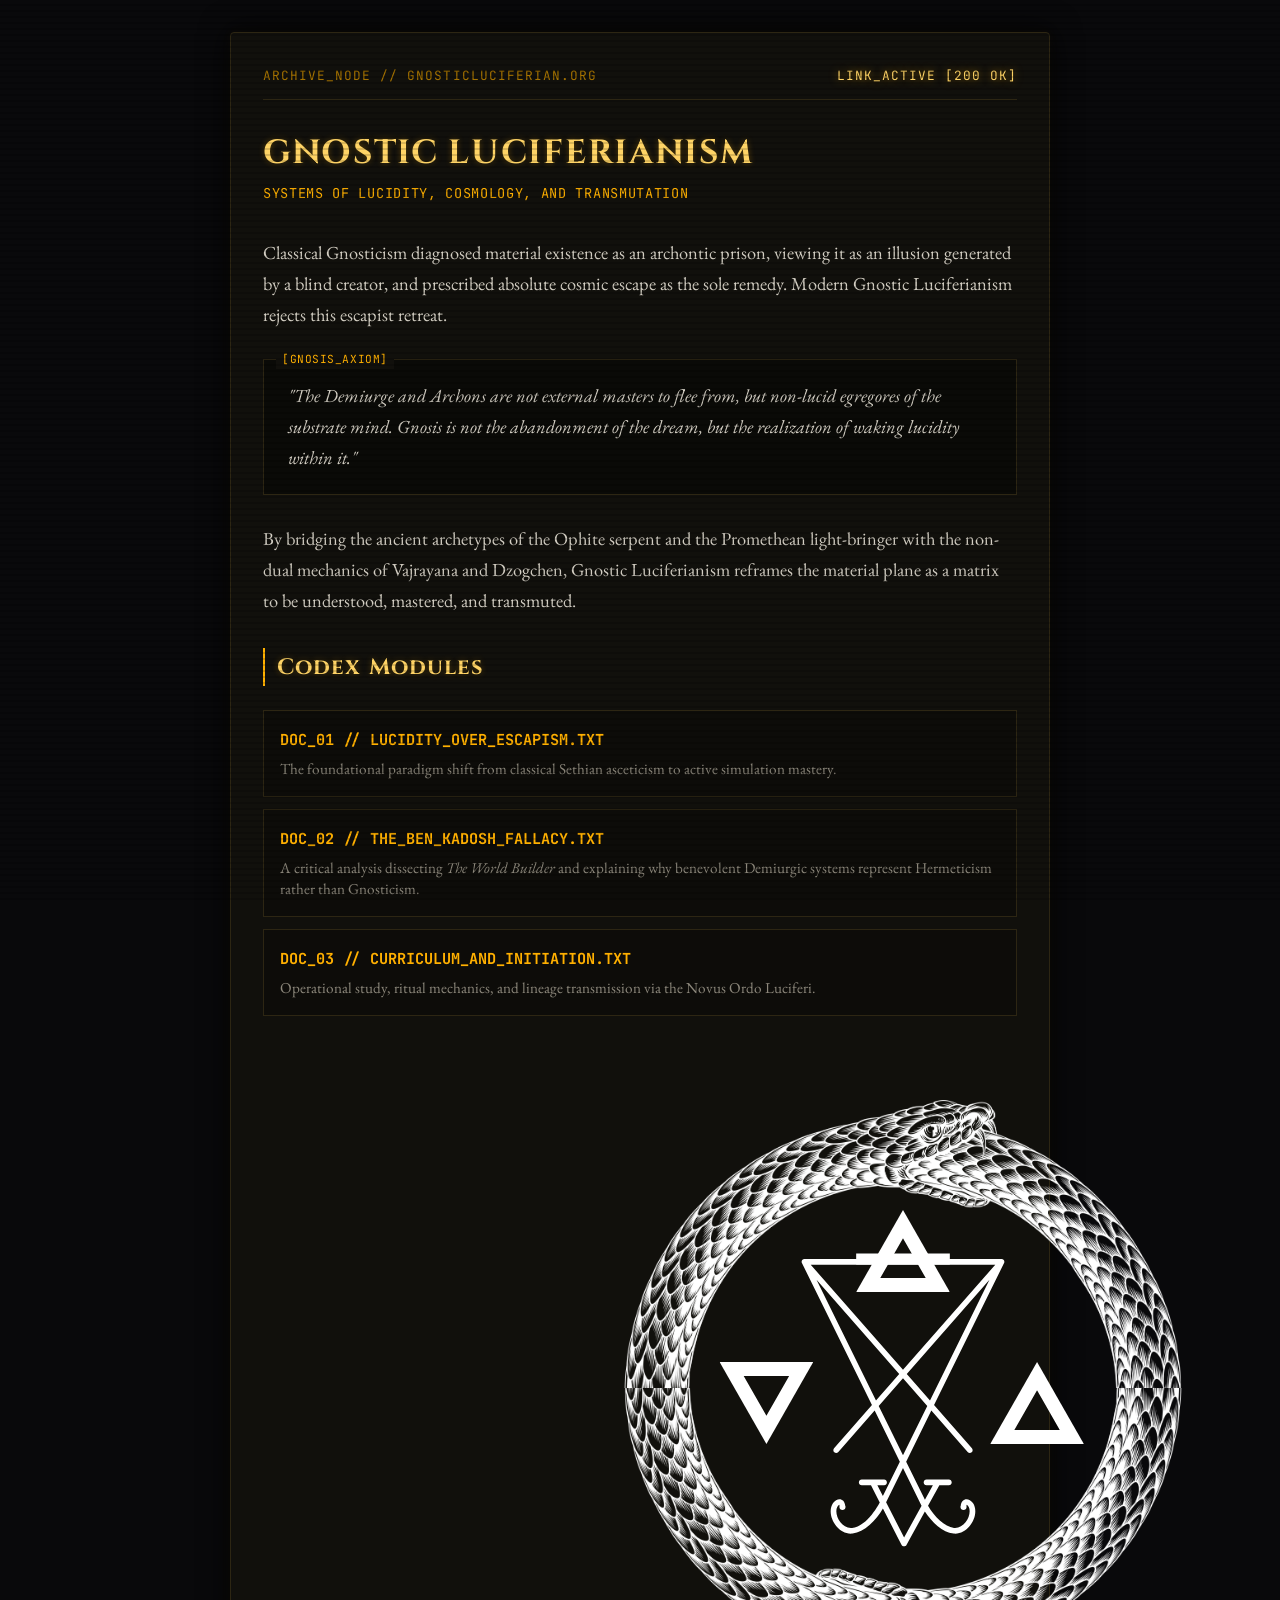
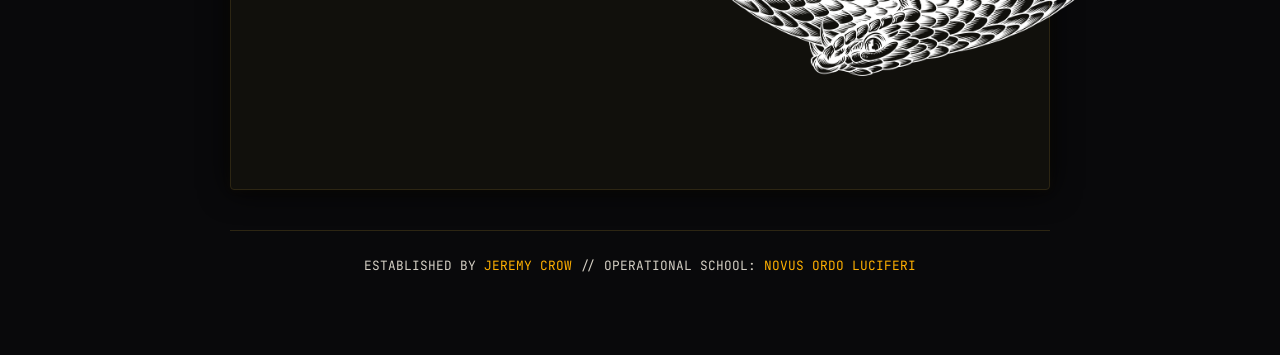
==== index.html @ 41b84f04 "Update index.html added graphic of Gnostic Luciferian Alchemy emblem" ====
<!DOCTYPE html>
<html lang="en">
<head>
  <meta charset="UTF-8">
  <meta name="viewport" content="width=device-width, initial-scale=1.0">
  <title>Gnostic Luciferianism | Archive & Research Codex</title>
  <meta name="description" content="A research archive dedicated to Gnostic Luciferianism, non-dual gnosis, and esoteric philosophy.">
  
  <!-- Fonts -->
  <link rel="preconnect" href="https://fonts.googleapis.com">
  <link rel="preconnect" href="https://fonts.gstatic.com" crossorigin>
  <link href="https://fonts.googleapis.com/css2?family=Cinzel:wght@500;700&family=EB+Garamond:ital,wght@0,400;0,600;1,400&family=JetBrains+Mono:wght@400;700&display=swap" rel="stylesheet">

  <!-- External Stylesheet -->
  <link rel="stylesheet" href="style.css">
</head>
<body>

  <div class="container">
    <main class="terminal-frame">
      <div class="terminal-header">
        <span>ARCHIVE_NODE // GNOSTICLUCIFERIAN.ORG</span>
        <span class="status-active">LINK_ACTIVE [200 OK]</span>
      </div>

      <header>
        <h1>Gnostic Luciferianism</h1>
        <div class="subtitle">SYSTEMS OF LUCIDITY, COSMOLOGY, AND TRANSMUTATION</div>
      </header>

      <section>
        <p>
          Classical Gnosticism diagnosed material existence as an archontic prison, viewing it as an illusion generated by a blind creator, and prescribed absolute cosmic escape as the sole remedy. Modern Gnostic Luciferianism rejects this escapist retreat.
        </p>

        <div class="terminal-callout">
          "The Demiurge and Archons are not external masters to flee from, but non-lucid egregores of the substrate mind. Gnosis is not the abandonment of the dream, but the realization of waking lucidity within it."
        </div>

        <p>
          By bridging the ancient archetypes of the Ophite serpent and the Promethean light-bringer with the non-dual mechanics of Vajrayana and Dzogchen, Gnostic Luciferianism reframes the material plane as a matrix to be understood, mastered, and transmuted.
        </p>
      </section>

      <section>
        <h2>Codex Modules</h2>
        <ul class="codex-index">
          <li class="codex-item">
            <a href="#" class="codex-title">DOC_01 // LUCIDITY_OVER_ESCAPISM.TXT</a>
            <span class="codex-desc">The foundational paradigm shift from classical Sethian asceticism to active simulation mastery.</span>
          </li>
          <li class="codex-item">
            <a href="#" class="codex-title">DOC_02 // THE_BEN_KADOSH_FALLACY.TXT</a>
            <span class="codex-desc">A critical analysis dissecting <em>The World Builder</em> and explaining why benevolent Demiurgic systems represent Hermeticism rather than Gnosticism.</span>
          </li>
          <li class="codex-item">
            <a href="#" class="codex-title">DOC_03 // CURRICULUM_AND_INITIATION.TXT</a>
            <span class="codex-desc">Operational study, ritual mechanics, and lineage transmission via the Novus Ordo Luciferi.</span>
          </li>
        </ul><!-- Codex Modules Section ends here -->
      </section>

      <!-- Emblem Section -->
      <div class="emblem-container">
        <img src="GnosticLuciferianAlchemyBWTPB.png" alt="Gnostic Luciferian Alchemy Emblem" class="emblem-img">
      </div>

    </main>

    <footer>
      <p>ESTABLISHED BY <a href="https://jeremycrow.com" target="_blank" rel="noopener">JEREMY CROW</a> // OPERATIONAL SCHOOL: <a href="https://novusordoluciferi.org" target="_blank" rel="noopener">NOVUS ORDO LUCIFERI</a></p>
    </footer>
  </div>

</body>
</html>
---- style.css ----
:root {
  --bg-void: #09090b;
  --bg-terminal: #11100c;
  --border-terminal: #2d2613;
  --amber-base: #ffb000;
  --amber-dim: #a67300;
  --amber-bright: #ffd466;
  --parchment: #d4cfc4;
  --parchment-muted: #8c877b;
  --font-mono: 'JetBrains Mono', monospace;
  --font-serif: 'EB Garamond', Georgia, serif;
  --font-title: 'Cinzel', serif;
}

* {
  box-sizing: border-box;
  margin: 0;
  padding: 0;
}

body {
  background-color: var(--bg-void);
  color: var(--parchment);
  font-family: var(--font-serif);
  font-size: 1.15rem;
  line-height: 1.7;
  min-height: 100vh;
  display: flex;
  flex-direction: column;
  align-items: center;
  padding: 2rem 1rem;
}

/* Ambient Scanline Overlay - Subtle / High Legibility */
body::before {
  content: " ";
  position: fixed;
  top: 0; 
  left: 0; 
  bottom: 0; 
  right: 0;
  background: linear-gradient(
    rgba(18, 16, 16, 0) 65%, 
    rgba(0, 0, 0, 0.15) 35%
  );
  background-size: 100% 6px;
  pointer-events: none;
  z-index: 100;
}

::selection {
  background: var(--amber-base);
  color: var(--bg-void);
}

.container {
  width: 100%;
  max-width: 820px;
  position: relative;
  z-index: 1;
}

/* Terminal Frame */
.terminal-frame {
  background-color: var(--bg-terminal);
  border: 1px solid var(--border-terminal);
  box-shadow: 0 0 30px rgba(0, 0, 0, 0.9), 0 0 10px rgba(255, 176, 0, 0.05);
  border-radius: 4px;
  padding: 2rem;
  margin-bottom: 2.5rem;
}

.terminal-header {
  font-family: var(--font-mono);
  font-size: 0.8rem;
  color: var(--amber-dim);
  border-bottom: 1px solid var(--border-terminal);
  padding-bottom: 0.75rem;
  margin-bottom: 2rem;
  display: flex;
  justify-content: space-between;
  letter-spacing: 0.08em;
}

.status-active {
  color: var(--amber-bright);
  text-shadow: 0 0 8px rgba(255, 176, 0, 0.6);
}

/* Typography Hierarchy */
h1, h2, h3 {
  font-family: var(--font-title);
  color: var(--amber-bright);
  text-shadow: 0 0 6px rgba(255, 176, 0, 0.3);
  font-weight: 700;
  letter-spacing: 0.05em;
}

h1 {
  font-size: 2.1rem;
  line-height: 1.25;
  margin-bottom: 0.5rem;
  text-transform: uppercase;
}

.subtitle {
  font-family: var(--font-mono);
  font-size: 0.85rem;
  color: var(--amber-base);
  margin-bottom: 2rem;
  letter-spacing: 0.05em;
}

h2 {
  font-size: 1.4rem;
  margin-top: 2rem;
  margin-bottom: 1rem;
  border-left: 2px solid var(--amber-base);
  padding-left: 0.75rem;
}

p {
  margin-bottom: 1.4rem;
  color: var(--parchment);
}

/* Terminal Callout */
.terminal-callout {
  border: 1px solid var(--border-terminal);
  background: rgba(0, 0, 0, 0.4);
  padding: 1.25rem 1.5rem;
  margin: 1.75rem 0;
  font-style: italic;
  color: var(--parchment);
  position: relative;
}

.terminal-callout::before {
  content: "[GNOSIS_AXIOM]";
  position: absolute;
  top: -10px;
  left: 12px;
  background: var(--bg-terminal);
  padding: 0 6px;
  font-family: var(--font-mono);
  font-size: 0.7rem;
  color: var(--amber-base);
  font-style: normal;
  letter-spacing: 0.05em;
}

/* Codex Links */
.codex-index {
  list-style: none;
  margin-top: 1.5rem;
}

.codex-item {
  border: 1px solid var(--border-terminal);
  margin-bottom: 0.75rem;
  padding: 1rem;
  background: rgba(0, 0, 0, 0.25);
  transition: all 0.2s ease;
  display: flex;
  flex-direction: column;
  gap: 0.35rem;
}

.codex-item:hover {
  border-color: var(--amber-base);
  background: rgba(255, 176, 0, 0.03);
  box-shadow: 0 0 8px rgba(255, 176, 0, 0.15);
}

.codex-title {
  font-family: var(--font-mono);
  font-size: 0.95rem;
  font-weight: 700;
  color: var(--amber-base);
  text-decoration: none;
}

.codex-desc {
  font-size: 0.95rem;
  color: var(--parchment-muted);
  line-height: 1.4;
}

/* Footer */
footer {
  font-family: var(--font-mono);
  font-size: 0.8rem;
  color: var(--amber-dim);
  text-align: center;
  padding: 1.5rem 0;
  border-top: 1px solid var(--border-terminal);
}

footer a {
  color: var(--amber-base);
  text-decoration: none;
}

footer a:hover {
  text-decoration: underline;
}
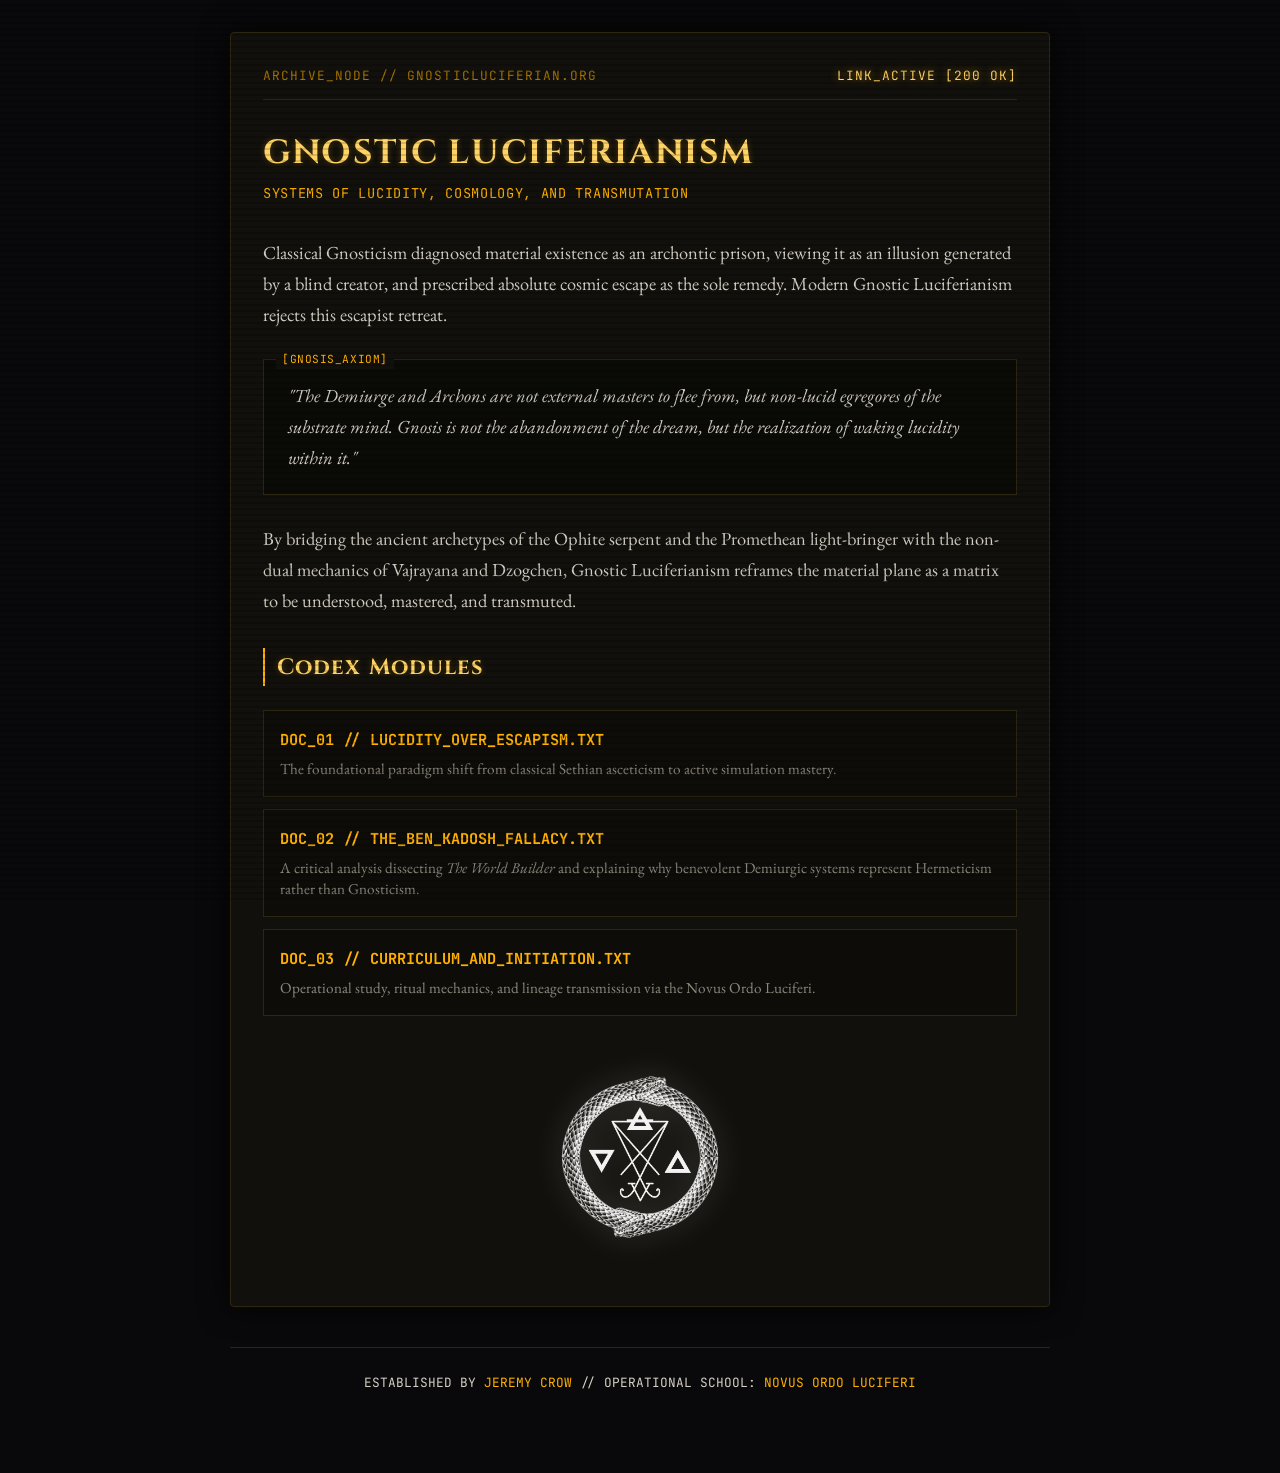
==== commit 8eb7f1c8: "Update index.html" ====
--- a/index.html
+++ b/index.html
@@ -46,7 +46,7 @@
         <h2>Codex Modules</h2>
         <ul class="codex-index">
           <li class="codex-item">
-            <a href="#" class="codex-title">DOC_01 // LUCIDITY_OVER_ESCAPISM.TXT</a>
+            <a href="lucidity-over-escapism.html" class="codex-title">DOC_01 // LUCIDITY_OVER_ESCAPISM.TXT</a>
             <span class="codex-desc">The foundational paradigm shift from classical Sethian asceticism to active simulation mastery.</span>
           </li>
           <li class="codex-item">
--- a/style.css
+++ b/style.css
@@ -186,6 +186,28 @@
   line-height: 1.4;
 }
 
+/* Emblem Styling */
+.emblem-container {
+  display: flex;
+  justify-content: center;
+  margin: 2.5rem 0 1rem 0;
+}
+
+.emblem-img {
+  max-width: 360px;
+  width: 100%;
+  height: auto;
+  opacity: 0.95;
+  filter: drop-shadow(0 0 16px rgba(255, 255, 255, 0.25));
+  transition: opacity 0.3s ease, transform 0.3s ease, filter 0.3s ease;
+}
+
+.emblem-img:hover {
+  opacity: 1;
+  transform: scale(1.03);
+  filter: drop-shadow(0 0 22px rgba(255, 255, 255, 0.45));
+}
+
 /* Footer */
 footer {
   font-family: var(--font-mono);
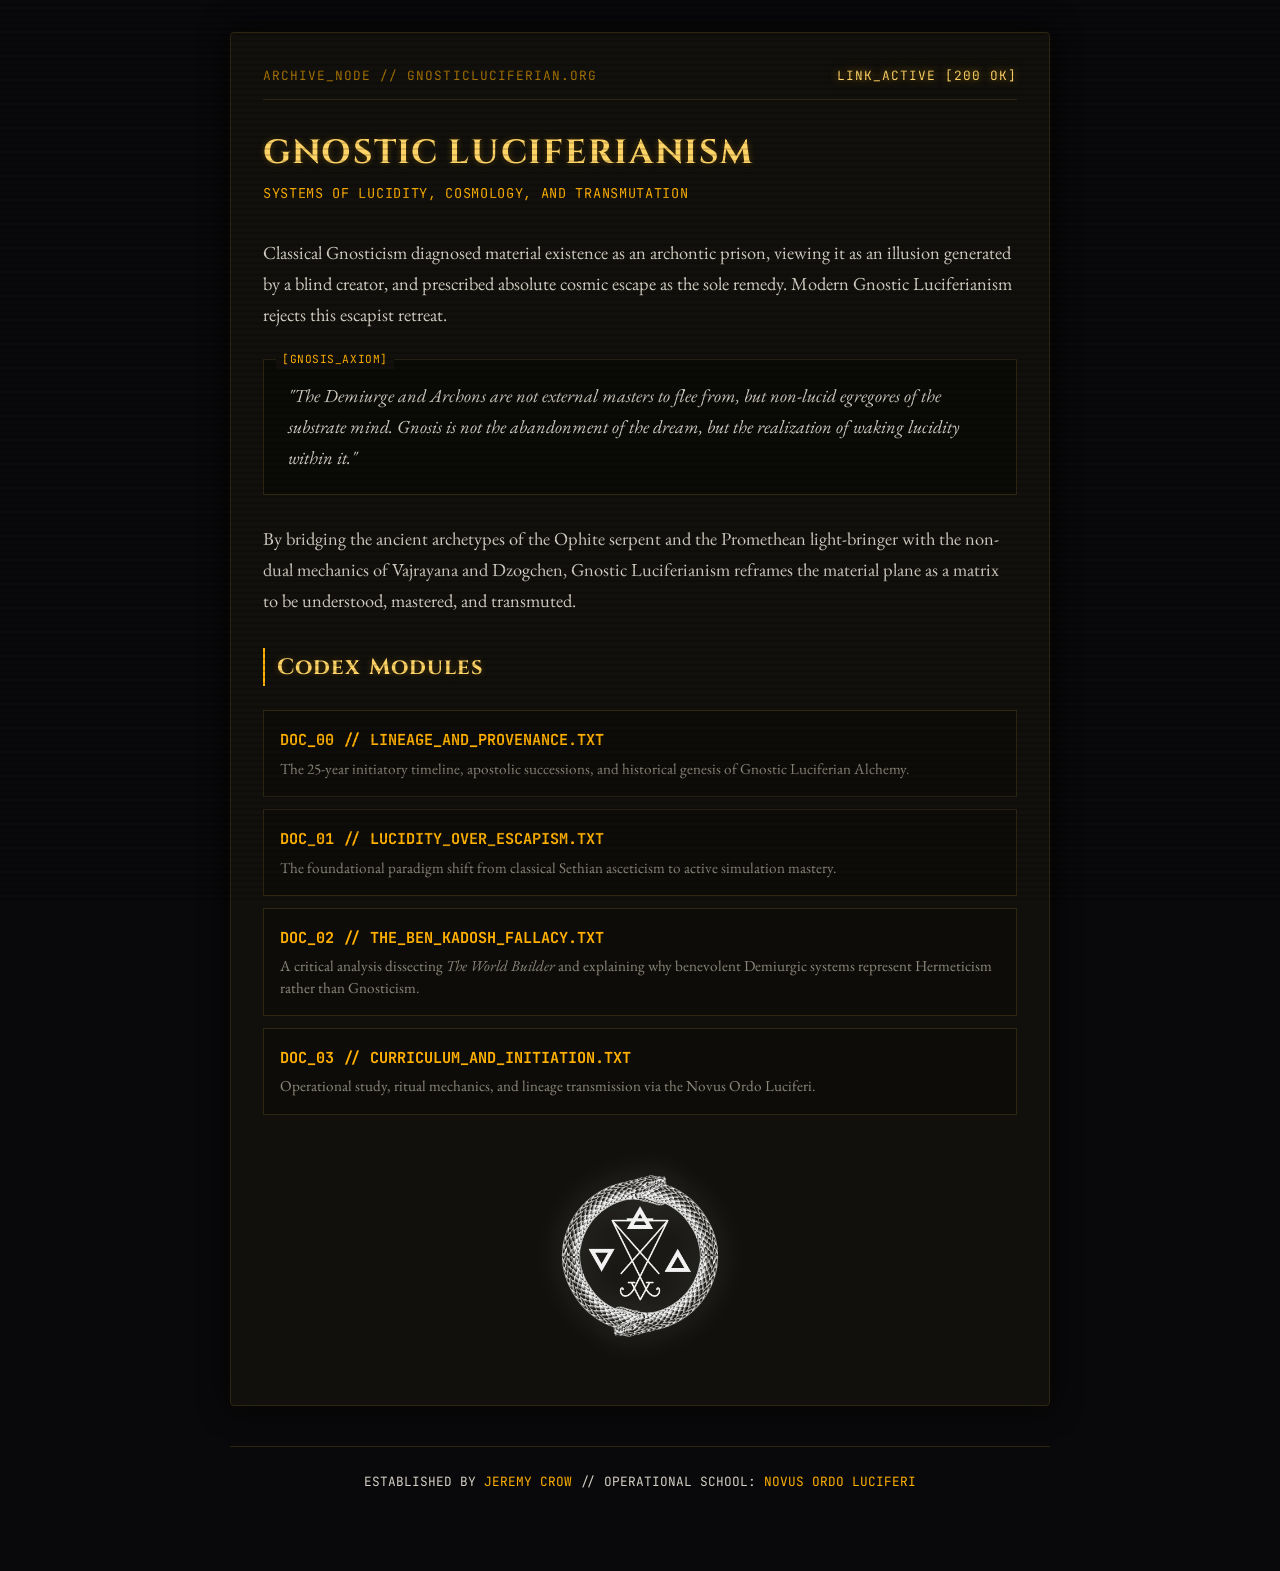
==== commit a3b84c68: "Update index.html" ====
--- a/index.html
+++ b/index.html
@@ -43,22 +43,27 @@
       </section>
 
       <section>
-        <h2>Codex Modules</h2>
-        <ul class="codex-index">
-          <li class="codex-item">
-            <a href="lucidity-over-escapism.html" class="codex-title">DOC_01 // LUCIDITY_OVER_ESCAPISM.TXT</a>
-            <span class="codex-desc">The foundational paradigm shift from classical Sethian asceticism to active simulation mastery.</span>
-          </li>
-          <li class="codex-item">
-            <a href="#" class="codex-title">DOC_02 // THE_BEN_KADOSH_FALLACY.TXT</a>
-            <span class="codex-desc">A critical analysis dissecting <em>The World Builder</em> and explaining why benevolent Demiurgic systems represent Hermeticism rather than Gnosticism.</span>
-          </li>
-          <li class="codex-item">
-            <a href="#" class="codex-title">DOC_03 // CURRICULUM_AND_INITIATION.TXT</a>
-            <span class="codex-desc">Operational study, ritual mechanics, and lineage transmission via the Novus Ordo Luciferi.</span>
-          </li>
-        </ul><!-- Codex Modules Section ends here -->
-      </section>
+  <h2>Codex Modules</h2>
+  <ul class="codex-index">
+    <li class="codex-item">
+      <a href="history-and-lineage.html" class="codex-title">DOC_00 // LINEAGE_AND_PROVENANCE.TXT</a>
+      <span class="codex-desc">The 25-year initiatory timeline, apostolic successions, and historical genesis of Gnostic Luciferian Alchemy.</span>
+    </li>
+    <li class="codex-item">
+      <a href="lucidity-over-escapism.html" class="codex-title">DOC_01 // LUCIDITY_OVER_ESCAPISM.TXT</a>
+      <span class="codex-desc">The foundational paradigm shift from classical Sethian asceticism to active simulation mastery.</span>
+    </li>
+    <li class="codex-item">
+      <a href="the-ben-kadosh-fallacy.html" class="codex-title">DOC_02 // THE_BEN_KADOSH_FALLACY.TXT</a>
+      <span class="codex-desc">A critical analysis dissecting <em>The World Builder</em> and explaining why benevolent Demiurgic systems represent Hermeticism rather than Gnosticism.</span>
+    </li>
+    <li class="codex-item">
+      <a href="curriculum-and-initiation.html" class="codex-title">DOC_03 // CURRICULUM_AND_INITIATION.TXT</a>
+      <span class="codex-desc">Operational study, ritual mechanics, and lineage transmission via the Novus Ordo Luciferi.</span>
+    </li>
+  </ul>
+</section>
+
 
       <!-- Emblem Section -->
       <div class="emblem-container">
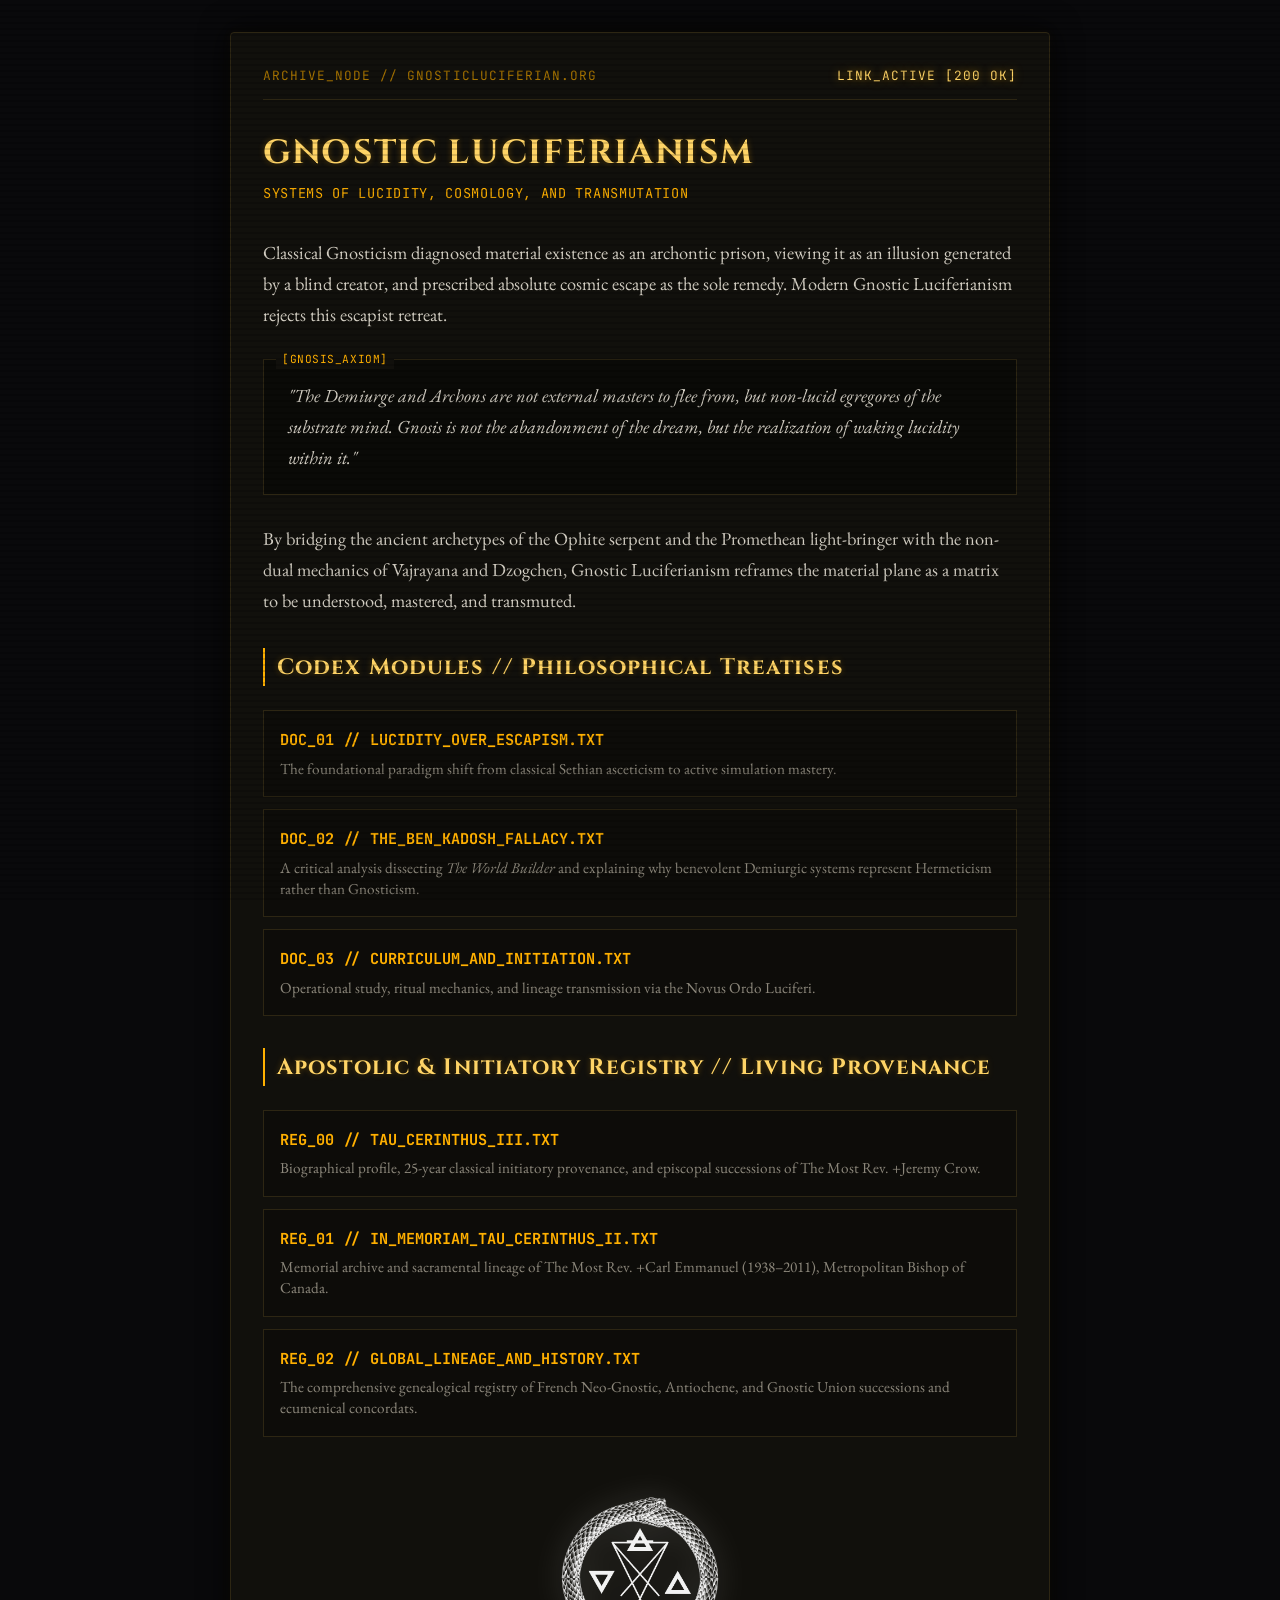
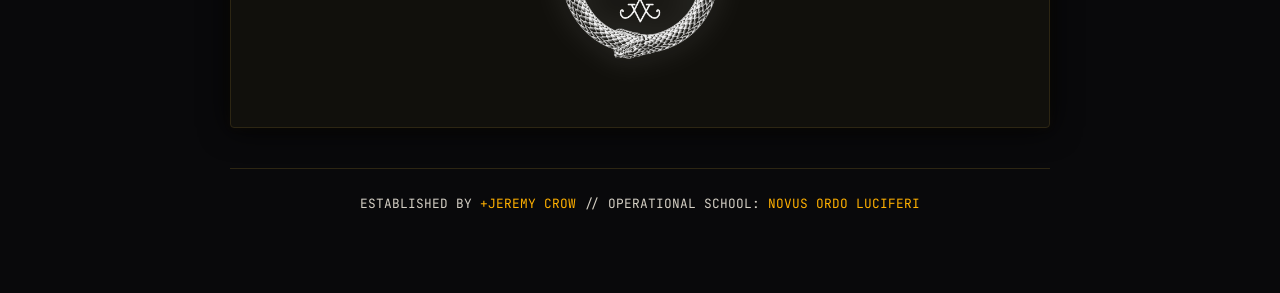
==== commit 8aeb2356: "Update index.html" ====
--- a/index.html
+++ b/index.html
@@ -3,8 +3,8 @@
 <head>
   <meta charset="UTF-8">
   <meta name="viewport" content="width=device-width, initial-scale=1.0">
-  <title>Gnostic Luciferianism | Archive & Research Codex</title>
-  <meta name="description" content="A research archive dedicated to Gnostic Luciferianism, non-dual gnosis, and esoteric philosophy.">
+  <title>Gnostic Luciferianism | Archive &amp; Research Codex</title>
+  <meta name="description" content="A research archive dedicated to Gnostic Luciferianism, non-dual gnosis, apostolic succession, and esoteric philosophy.">
   
   <!-- Fonts -->
   <link rel="preconnect" href="https://fonts.googleapis.com">
@@ -42,28 +42,43 @@
         </p>
       </section>
 
+      <!-- SECTION 1: PHILOSOPHICAL TREATISES -->
       <section>
-  <h2>Codex Modules</h2>
-  <ul class="codex-index">
-    <li class="codex-item">
-      <a href="history-and-lineage.html" class="codex-title">DOC_00 // LINEAGE_AND_PROVENANCE.TXT</a>
-      <span class="codex-desc">The 25-year initiatory timeline, apostolic successions, and historical genesis of Gnostic Luciferian Alchemy.</span>
-    </li>
-    <li class="codex-item">
-      <a href="lucidity-over-escapism.html" class="codex-title">DOC_01 // LUCIDITY_OVER_ESCAPISM.TXT</a>
-      <span class="codex-desc">The foundational paradigm shift from classical Sethian asceticism to active simulation mastery.</span>
-    </li>
-    <li class="codex-item">
-      <a href="the-ben-kadosh-fallacy.html" class="codex-title">DOC_02 // THE_BEN_KADOSH_FALLACY.TXT</a>
-      <span class="codex-desc">A critical analysis dissecting <em>The World Builder</em> and explaining why benevolent Demiurgic systems represent Hermeticism rather than Gnosticism.</span>
-    </li>
-    <li class="codex-item">
-      <a href="curriculum-and-initiation.html" class="codex-title">DOC_03 // CURRICULUM_AND_INITIATION.TXT</a>
-      <span class="codex-desc">Operational study, ritual mechanics, and lineage transmission via the Novus Ordo Luciferi.</span>
-    </li>
-  </ul>
-</section>
+        <h2>Codex Modules // Philosophical Treatises</h2>
+        <ul class="codex-index">
+          <li class="codex-item">
+            <a href="lucidity-over-escapism.html" class="codex-title">DOC_01 // LUCIDITY_OVER_ESCAPISM.TXT</a>
+            <span class="codex-desc">The foundational paradigm shift from classical Sethian asceticism to active simulation mastery.</span>
+          </li>
+          <li class="codex-item">
+            <a href="the-ben-kadosh-fallacy.html" class="codex-title">DOC_02 // THE_BEN_KADOSH_FALLACY.TXT</a>
+            <span class="codex-desc">A critical analysis dissecting <em>The World Builder</em> and explaining why benevolent Demiurgic systems represent Hermeticism rather than Gnosticism.</span>
+          </li>
+          <li class="codex-item">
+            <a href="curriculum-and-initiation.html" class="codex-title">DOC_03 // CURRICULUM_AND_INITIATION.TXT</a>
+            <span class="codex-desc">Operational study, ritual mechanics, and lineage transmission via the Novus Ordo Luciferi.</span>
+          </li>
+        </ul>
+      </section>
 
+      <!-- SECTION 2: LINEAGE & HISTORICAL REGISTRY -->
+      <section>
+        <h2>Apostolic &amp; Initiatory Registry // Living Provenance</h2>
+        <ul class="codex-index">
+          <li class="codex-item">
+            <a href="tau-cerinthus-iii.html" class="codex-title">REG_00 // TAU_CERINTHUS_III.TXT</a>
+            <span class="codex-desc">Biographical profile, 25-year classical initiatory provenance, and episcopal successions of The Most Rev. +Jeremy Crow.</span>
+          </li>
+          <li class="codex-item">
+            <a href="tau-cerinthus-ii.html" class="codex-title">REG_01 // IN_MEMORIAM_TAU_CERINTHUS_II.TXT</a>
+            <span class="codex-desc">Memorial archive and sacramental lineage of The Most Rev. +Carl Emmanuel (1938–2011), Metropolitan Bishop of Canada.</span>
+          </li>
+          <li class="codex-item">
+            <a href="history-and-lineage.html" class="codex-title">REG_02 // GLOBAL_LINEAGE_AND_HISTORY.TXT</a>
+            <span class="codex-desc">The comprehensive genealogical registry of French Neo-Gnostic, Antiochene, and Gnostic Union successions and ecumenical concordats.</span>
+          </li>
+        </ul>
+      </section>
 
       <!-- Emblem Section -->
       <div class="emblem-container">
@@ -73,7 +88,7 @@
     </main>
 
     <footer>
-      <p>ESTABLISHED BY <a href="https://jeremycrow.com" target="_blank" rel="noopener">JEREMY CROW</a> // OPERATIONAL SCHOOL: <a href="https://novusordoluciferi.org" target="_blank" rel="noopener">NOVUS ORDO LUCIFERI</a></p>
+      <p>ESTABLISHED BY <a href="https://jeremycrow.com" target="_blank" rel="noopener">+JEREMY CROW</a> // OPERATIONAL SCHOOL: <a href="https://novusordoluciferi.org" target="_blank" rel="noopener">NOVUS ORDO LUCIFERI</a></p>
     </footer>
   </div>
 
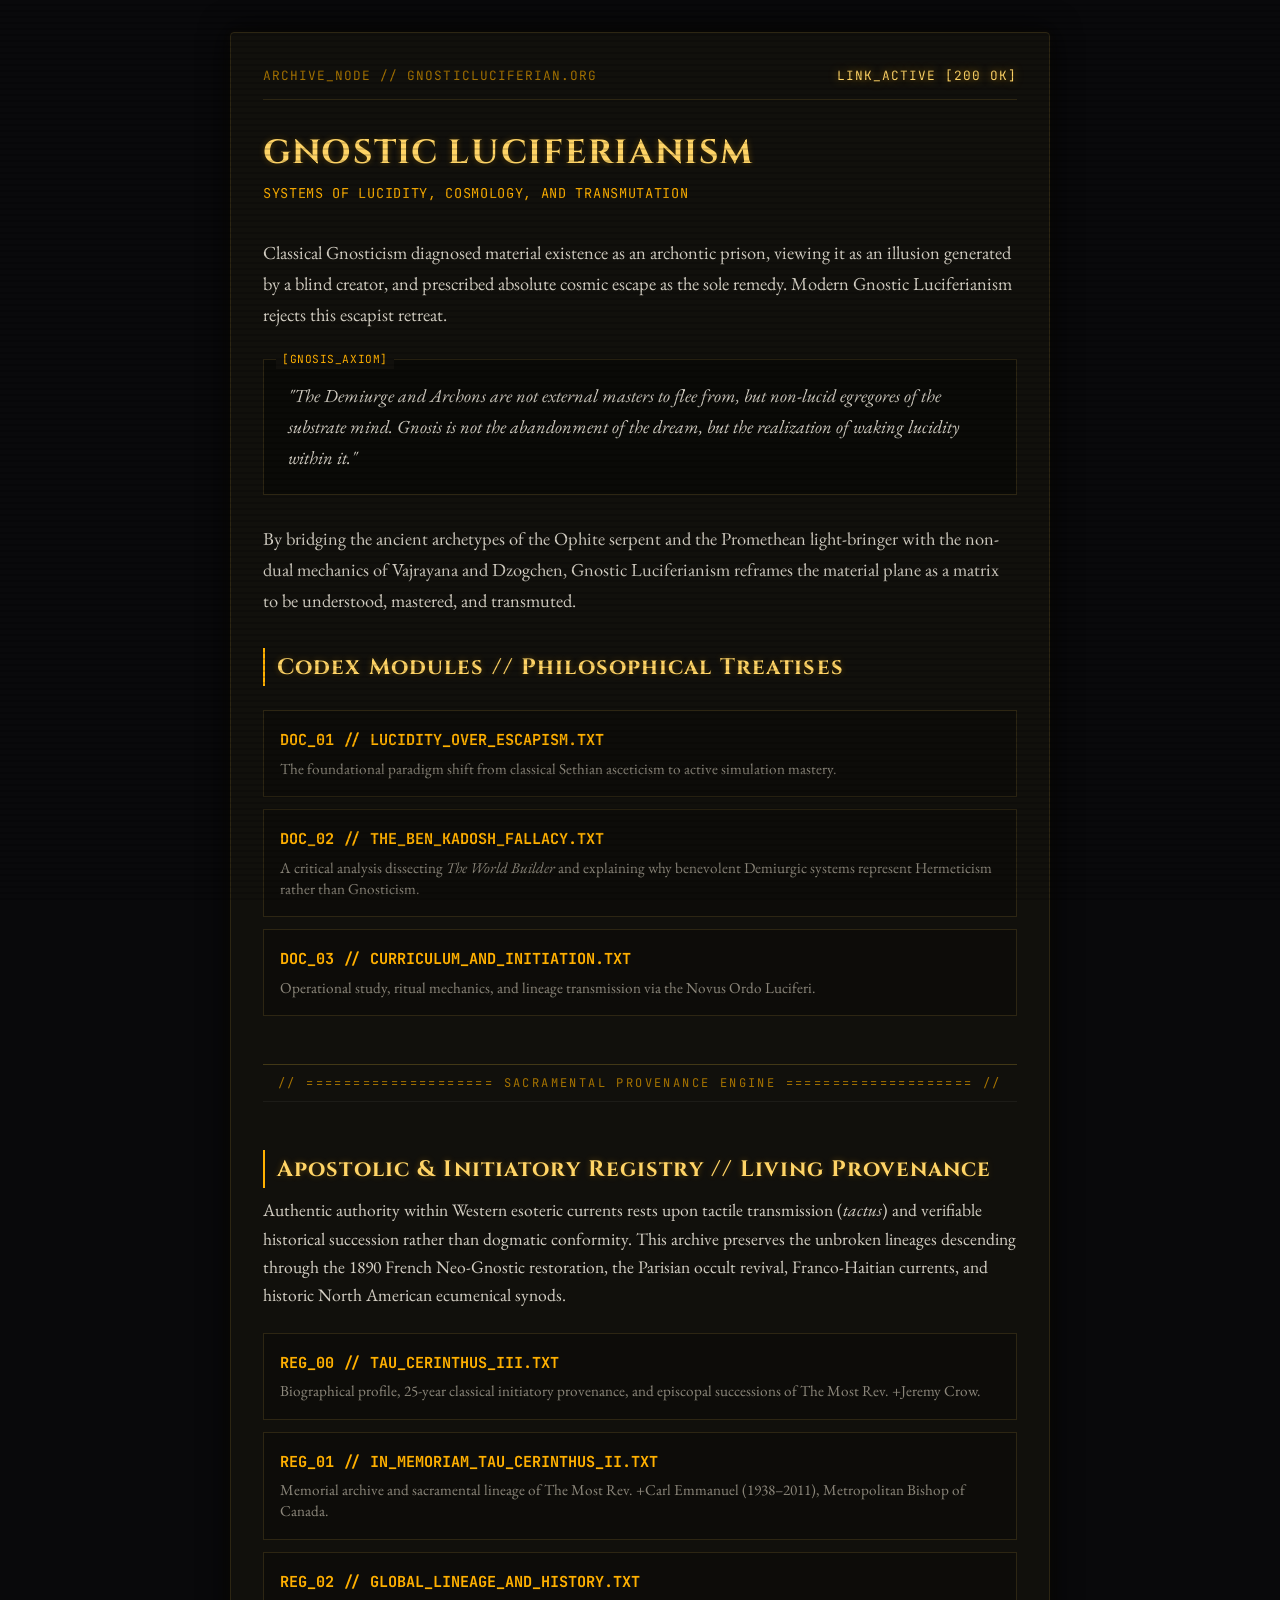
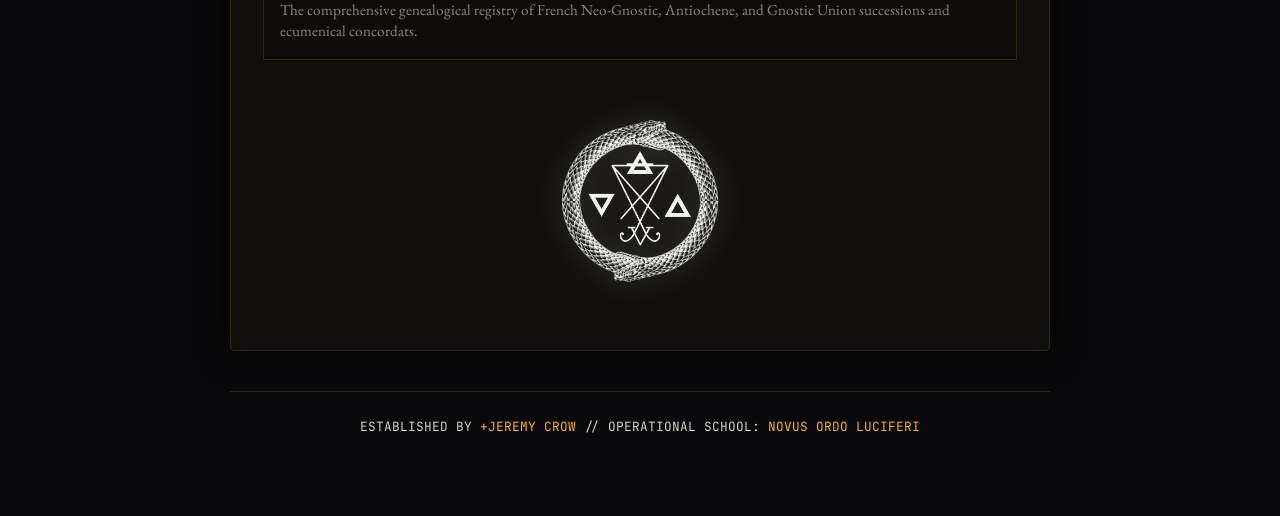
==== commit bc480b89: "Update index.html" ====
--- a/index.html
+++ b/index.html
@@ -61,9 +61,18 @@
         </ul>
       </section>
 
+      <!-- TERMINAL DIVIDER -->
+      <div style="margin: 3rem 0; border-top: 1px solid rgba(212, 175, 55, 0.25); border-bottom: 1px solid rgba(255, 255, 255, 0.05); padding: 0.5rem 0; text-align: center; font-family: 'JetBrains Mono', monospace; font-size: 0.75rem; letter-spacing: 0.2em; color: var(--amber-dim);">
+        // ==================== SACRAMENTAL PROVENANCE ENGINE ==================== //
+      </div>
+
       <!-- SECTION 2: LINEAGE & HISTORICAL REGISTRY -->
       <section>
         <h2>Apostolic &amp; Initiatory Registry // Living Provenance</h2>
+        <p style="margin-top: -0.5rem; margin-bottom: 1.5rem; color: var(--parchment); font-size: 1.1rem; line-height: 1.6;">
+          Authentic authority within Western esoteric currents rests upon tactile transmission (<em>tactus</em>) and verifiable historical succession rather than dogmatic conformity. This archive preserves the unbroken lineages descending through the 1890 French Neo-Gnostic restoration, the Parisian occult revival, Franco-Haitian currents, and historic North American ecumenical synods.
+        </p>
+
         <ul class="codex-index">
           <li class="codex-item">
             <a href="tau-cerinthus-iii.html" class="codex-title">REG_00 // TAU_CERINTHUS_III.TXT</a>
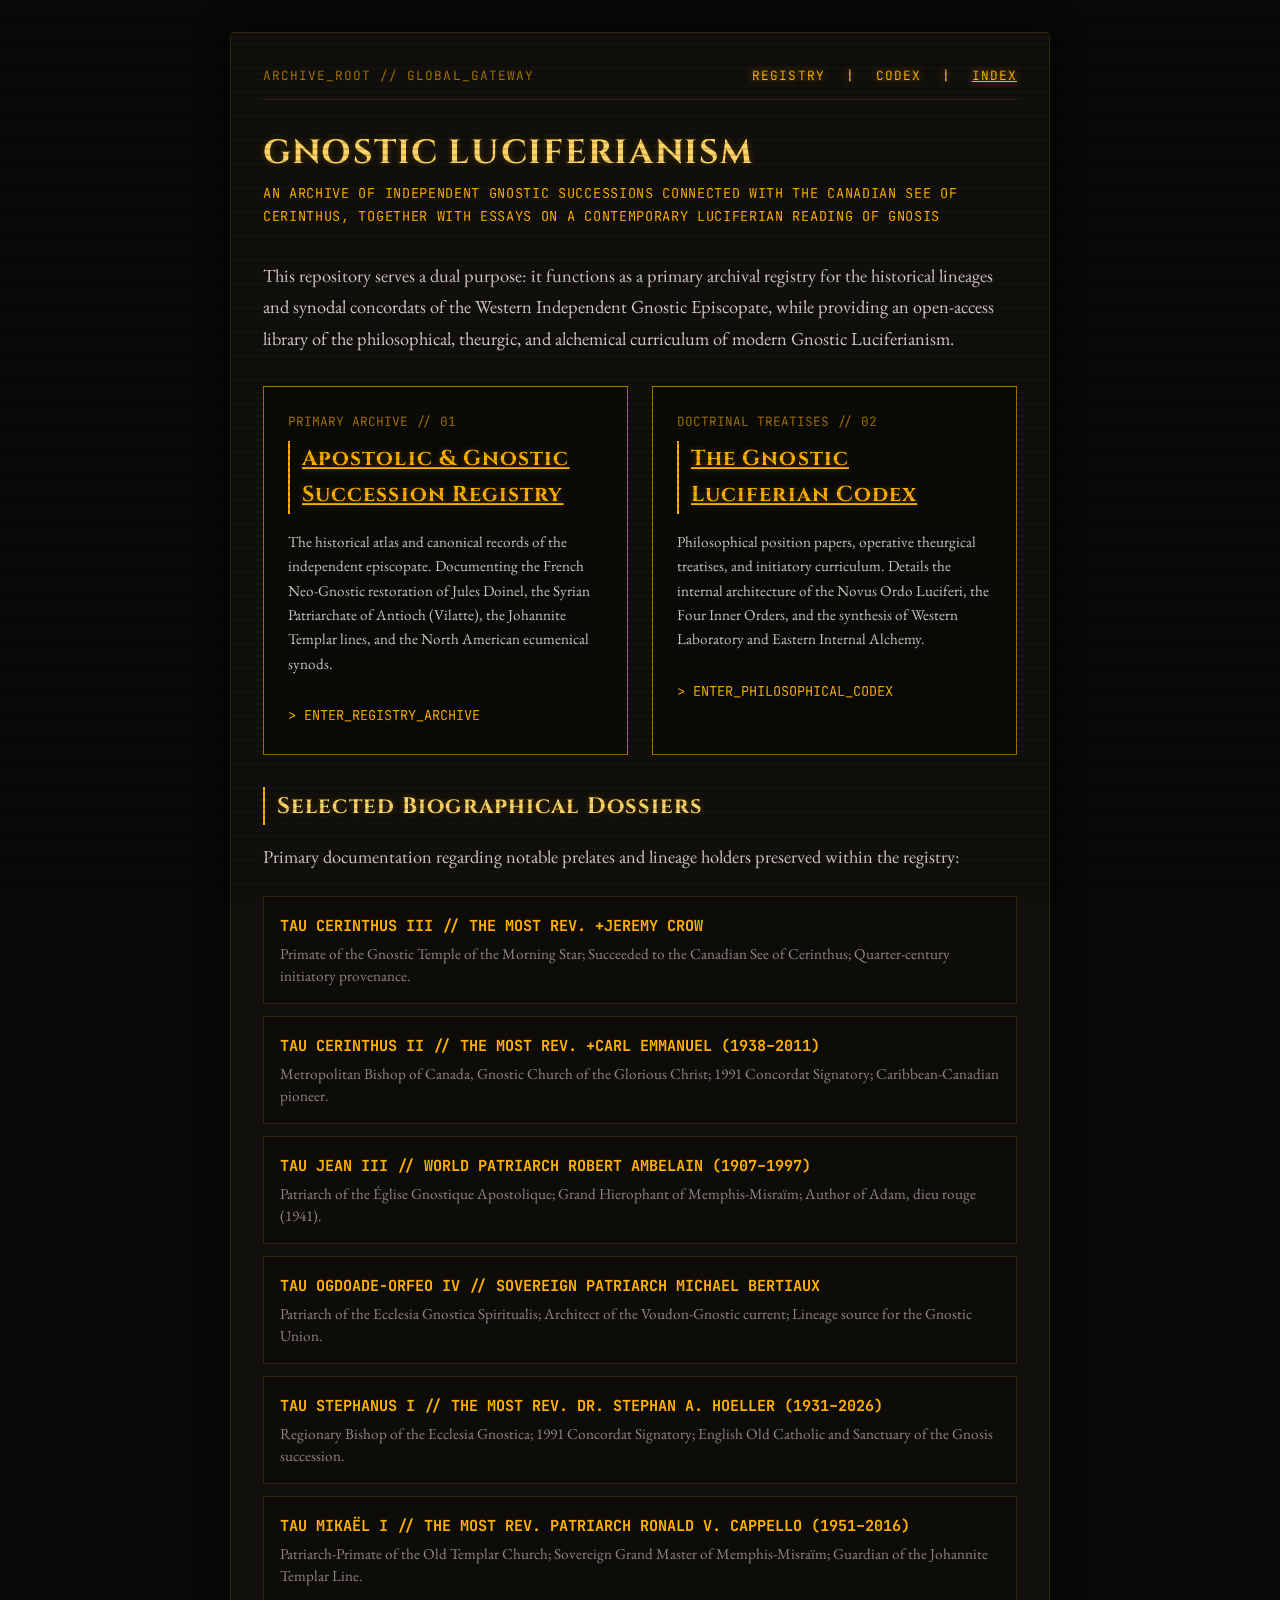
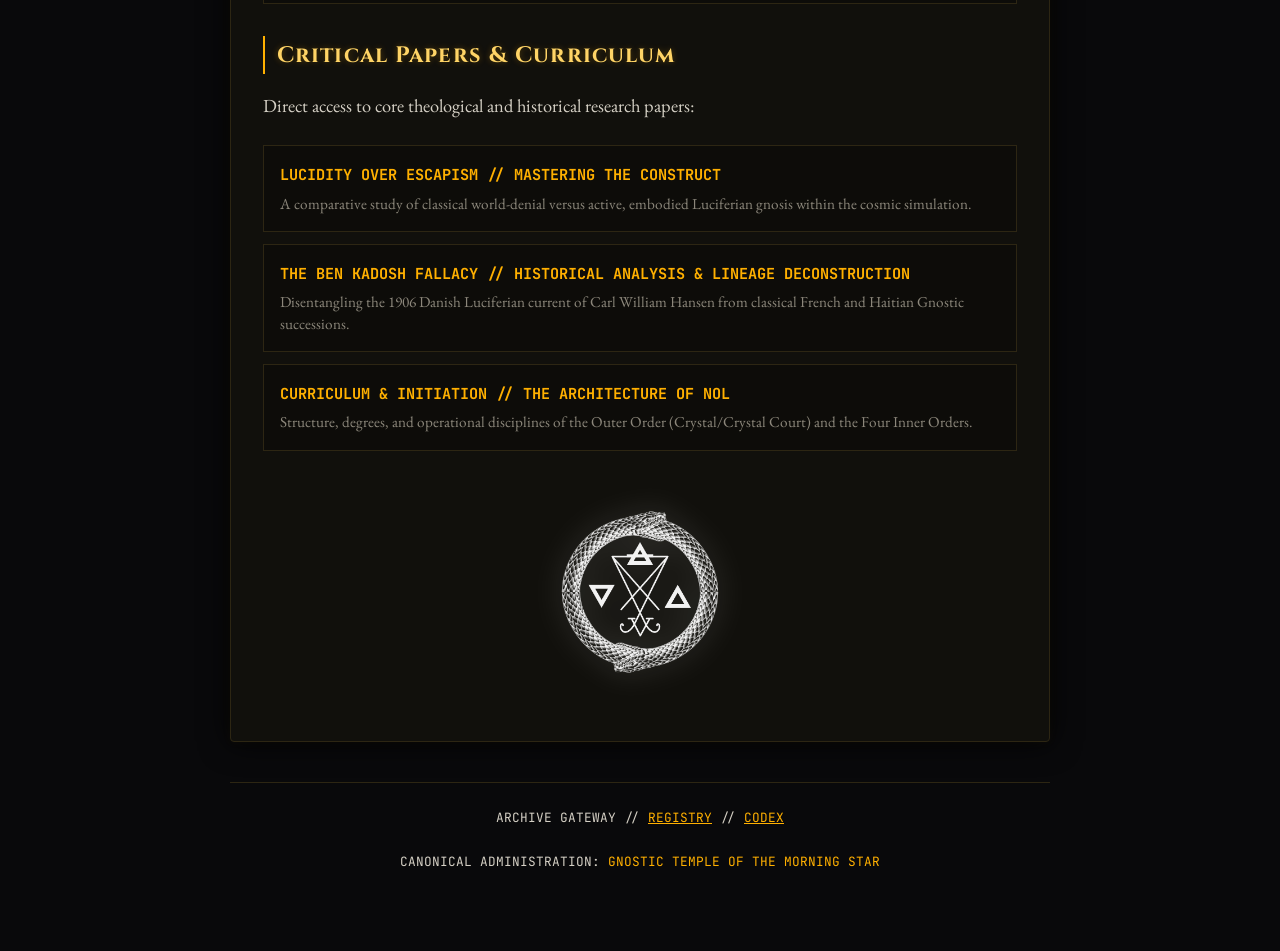
==== commit 303d77ac: "Update index.html" ====
--- a/index.html
+++ b/index.html
@@ -3,8 +3,8 @@
 <head>
   <meta charset="UTF-8">
   <meta name="viewport" content="width=device-width, initial-scale=1.0">
-  <title>Gnostic Luciferianism | Archive &amp; Research Codex</title>
-  <meta name="description" content="A research archive dedicated to Gnostic Luciferianism, non-dual gnosis, apostolic succession, and esoteric philosophy.">
+  <title>Gnostic Luciferianism Codex &amp; Apostolic Registry</title>
+  <meta name="description" content="An archival repository of the Western Independent Gnostic Episcopate connected with the Canadian See of Cerinthus, alongside doctrinal treatises of Gnostic Luciferianism.">
   
   <!-- Fonts -->
   <link rel="preconnect" href="https://fonts.googleapis.com">
@@ -19,85 +19,118 @@
   <div class="container">
     <main class="terminal-frame">
       <div class="terminal-header">
-        <span>ARCHIVE_NODE // GNOSTICLUCIFERIAN.ORG</span>
-        <span class="status-active">LINK_ACTIVE [200 OK]</span>
+        <span>ARCHIVE_ROOT // GLOBAL_GATEWAY</span>
+        <span class="status-active">
+          <a href="registry.html" style="color: var(--amber-base); text-decoration: none; margin-right: 0.75rem;">REGISTRY</a> |
+          <a href="codex.html" style="color: var(--amber-base); text-decoration: none; margin: 0 0.75rem;">CODEX</a> |
+          <a href="index.html" style="color: var(--amber-base); text-decoration: underline; margin-left: 0.75rem;">INDEX</a>
+        </span>
       </div>
 
       <header>
         <h1>Gnostic Luciferianism</h1>
-        <div class="subtitle">SYSTEMS OF LUCIDITY, COSMOLOGY, AND TRANSMUTATION</div>
+        <div class="subtitle">AN ARCHIVE OF INDEPENDENT GNOSTIC SUCCESSIONS CONNECTED WITH THE CANADIAN SEE OF CERINTHUS, TOGETHER WITH ESSAYS ON A CONTEMPORARY LUCIFERIAN READING OF GNOSIS</div>
       </header>
 
       <section>
         <p>
-          Classical Gnosticism diagnosed material existence as an archontic prison, viewing it as an illusion generated by a blind creator, and prescribed absolute cosmic escape as the sole remedy. Modern Gnostic Luciferianism rejects this escapist retreat.
+          This repository serves a dual purpose: it functions as a primary archival registry for the historical lineages and synodal concordats of the Western Independent Gnostic Episcopate, while providing an open-access library of the philosophical, theurgic, and alchemical curriculum of modern Gnostic Luciferianism.
         </p>
 
-        <div class="terminal-callout">
-          "The Demiurge and Archons are not external masters to flee from, but non-lucid egregores of the substrate mind. Gnosis is not the abandonment of the dream, but the realization of waking lucidity within it."
+        <!-- TWO DOORS PORTAL -->
+        <div style="display: grid; grid-template-columns: repeat(auto-fit, minmax(280px, 1fr)); gap: 1.5rem; margin: 2rem 0;">
+          
+          <!-- DOOR 1: REGISTRY -->
+          <div style="border: 1px solid var(--amber-dim); padding: 1.5rem; background: rgba(0, 0, 0, 0.4);">
+            <div style="font-family: 'JetBrains Mono', monospace; font-size: 0.8rem; color: var(--amber-dim); margin-bottom: 0.5rem;">PRIMARY ARCHIVE // 01</div>
+            <h2 style="margin-top: 0; font-size: 1.35rem;">
+              <a href="registry.html" style="color: var(--amber-base); text-decoration: underline;">Apostolic &amp; Gnostic Succession Registry</a>
+            </h2>
+            <p style="font-size: 0.95rem; color: var(--parchment); line-height: 1.6;">
+              The historical atlas and canonical records of the independent episcopate. Documenting the French Neo-Gnostic restoration of Jules Doinel, the Syrian Patriarchate of Antioch (Vilatte), the Johannite Templar lines, and the North American ecumenical synods.
+            </p>
+            <div style="margin-top: 1rem;">
+              <a href="registry.html" style="font-family: 'JetBrains Mono', monospace; font-size: 0.85rem; color: var(--amber-base); text-decoration: none;">&gt; ENTER_REGISTRY_ARCHIVE</a>
+            </div>
+          </div>
+
+          <!-- DOOR 2: CODEX -->
+          <div style="border: 1px solid var(--amber-dim); padding: 1.5rem; background: rgba(0, 0, 0, 0.4);">
+            <div style="font-family: 'JetBrains Mono', monospace; font-size: 0.8rem; color: var(--amber-dim); margin-bottom: 0.5rem;">DOCTRINAL TREATISES // 02</div>
+            <h2 style="margin-top: 0; font-size: 1.35rem;">
+              <a href="codex.html" style="color: var(--amber-base); text-decoration: underline;">The Gnostic Luciferian Codex</a>
+            </h2>
+            <p style="font-size: 0.95rem; color: var(--parchment); line-height: 1.6;">
+              Philosophical position papers, operative theurgical treatises, and initiatory curriculum. Details the internal architecture of the Novus Ordo Luciferi, the Four Inner Orders, and the synthesis of Western Laboratory and Eastern Internal Alchemy.
+            </p>
+            <div style="margin-top: 1rem;">
+              <a href="codex.html" style="font-family: 'JetBrains Mono', monospace; font-size: 0.85rem; color: var(--amber-base); text-decoration: none;">&gt; ENTER_PHILOSOPHICAL_CODEX</a>
+            </div>
+          </div>
+
         </div>
 
+        <h2>Selected Biographical Dossiers</h2>
         <p>
-          By bridging the ancient archetypes of the Ophite serpent and the Promethean light-bringer with the non-dual mechanics of Vajrayana and Dzogchen, Gnostic Luciferianism reframes the material plane as a matrix to be understood, mastered, and transmuted.
+          Primary documentation regarding notable prelates and lineage holders preserved within the registry:
         </p>
-      </section>
 
-      <!-- SECTION 1: PHILOSOPHICAL TREATISES -->
-      <section>
-        <h2>Codex Modules // Philosophical Treatises</h2>
         <ul class="codex-index">
           <li class="codex-item">
-            <a href="lucidity-over-escapism.html" class="codex-title">DOC_01 // LUCIDITY_OVER_ESCAPISM.TXT</a>
-            <span class="codex-desc">The foundational paradigm shift from classical Sethian asceticism to active simulation mastery.</span>
+            <a href="tau-cerinthus-iii.html" class="codex-title">TAU CERINTHUS III // THE MOST REV. +JEREMY CROW</a>
+            <span class="codex-desc">Primate of the Gnostic Temple of the Morning Star; Succeeded to the Canadian See of Cerinthus; Quarter-century initiatory provenance.</span>
           </li>
           <li class="codex-item">
-            <a href="the-ben-kadosh-fallacy.html" class="codex-title">DOC_02 // THE_BEN_KADOSH_FALLACY.TXT</a>
-            <span class="codex-desc">A critical analysis dissecting <em>The World Builder</em> and explaining why benevolent Demiurgic systems represent Hermeticism rather than Gnosticism.</span>
+            <a href="tau-cerinthus-ii.html" class="codex-title">TAU CERINTHUS II // THE MOST REV. +CARL EMMANUEL (1938–2011)</a>
+            <span class="codex-desc">Metropolitan Bishop of Canada, Gnostic Church of the Glorious Christ; 1991 Concordat Signatory; Caribbean-Canadian pioneer.</span>
           </li>
           <li class="codex-item">
-            <a href="curriculum-and-initiation.html" class="codex-title">DOC_03 // CURRICULUM_AND_INITIATION.TXT</a>
-            <span class="codex-desc">Operational study, ritual mechanics, and lineage transmission via the Novus Ordo Luciferi.</span>
+            <a href="tau-jean-iii.html" class="codex-title">TAU JEAN III // WORLD PATRIARCH ROBERT AMBELAIN (1907–1997)</a>
+            <span class="codex-desc">Patriarch of the Église Gnostique Apostolique; Grand Hierophant of Memphis-Misraïm; Author of Adam, dieu rouge (1941).</span>
+          </li>
+          <li class="codex-item">
+            <a href="tau-ogdoade-orfeo-iv.html" class="codex-title">TAU OGDOADE-ORFEO IV // SOVEREIGN PATRIARCH MICHAEL BERTIAUX</a>
+            <span class="codex-desc">Patriarch of the Ecclesia Gnostica Spiritualis; Architect of the Voudon-Gnostic current; Lineage source for the Gnostic Union.</span>
+          </li>
+          <li class="codex-item">
+            <a href="tau-stephanus-i.html" class="codex-title">TAU STEPHANUS I // THE MOST REV. DR. STEPHAN A. HOELLER (1931–2026)</a>
+            <span class="codex-desc">Regionary Bishop of the Ecclesia Gnostica; 1991 Concordat Signatory; English Old Catholic and Sanctuary of the Gnosis succession.</span>
+          </li>
+          <li class="codex-item">
+            <a href="tau-mikael-i.html" class="codex-title">TAU MIKAËL I // THE MOST REV. PATRIARCH RONALD V. CAPPELLO (1951–2016)</a>
+            <span class="codex-desc">Patriarch-Primate of the Old Templar Church; Sovereign Grand Master of Memphis-Misraïm; Guardian of the Johannite Templar Line.</span>
+          </li>
+        </ul>
+
+        <h2>Critical Papers &amp; Curriculum</h2>
+        <p>
+          Direct access to core theological and historical research papers:
+        </p>
+
+        <ul class="codex-index">
+          <li class="codex-item">
+            <a href="lucidity-over-escapism.html" class="codex-title">LUCIDITY OVER ESCAPISM // MASTERING THE CONSTRUCT</a>
+            <span class="codex-desc">A comparative study of classical world-denial versus active, embodied Luciferian gnosis within the cosmic simulation.</span>
+          </li>
+          <li class="codex-item">
+            <a href="the-ben-kadosh-fallacy.html" class="codex-title">THE BEN KADOSH FALLACY // HISTORICAL ANALYSIS &amp; LINEAGE DECONSTRUCTION</a>
+            <span class="codex-desc">Disentangling the 1906 Danish Luciferian current of Carl William Hansen from classical French and Haitian Gnostic successions.</span>
+          </li>
+          <li class="codex-item">
+            <a href="curriculum-and-initiation.html" class="codex-title">CURRICULUM &amp; INITIATION // THE ARCHITECTURE OF NOL</a>
+            <span class="codex-desc">Structure, degrees, and operational disciplines of the Outer Order (Crystal/Crystal Court) and the Four Inner Orders.</span>
           </li>
         </ul>
       </section>
 
-      <!-- TERMINAL DIVIDER -->
-      <div style="margin: 3rem 0; border-top: 1px solid rgba(212, 175, 55, 0.25); border-bottom: 1px solid rgba(255, 255, 255, 0.05); padding: 0.5rem 0; text-align: center; font-family: 'JetBrains Mono', monospace; font-size: 0.75rem; letter-spacing: 0.2em; color: var(--amber-dim);">
-        // ==================== SACRAMENTAL PROVENANCE ENGINE ==================== //
+      <div class="emblem-container">
+        <img src="GnosticLuciferianAlchemyBWTPB.png" alt="Gnostic Luciferian Emblem" class="emblem-img">
       </div>
-
-      <!-- SECTION 2: LINEAGE & HISTORICAL REGISTRY -->
-      <section>
-        <h2>Apostolic &amp; Initiatory Registry // Living Provenance</h2>
-        <p style="margin-top: -0.5rem; margin-bottom: 1.5rem; color: var(--parchment); font-size: 1.1rem; line-height: 1.6;">
-          Authentic authority within Western esoteric currents rests upon tactile transmission (<em>tactus</em>) and verifiable historical succession rather than dogmatic conformity. This archive preserves the unbroken lineages descending through the 1890 French Neo-Gnostic restoration, the Parisian occult revival, Franco-Haitian currents, and historic North American ecumenical synods.
-        </p>
-
-        <ul class="codex-index">
-          <li class="codex-item">
-            <a href="tau-cerinthus-iii.html" class="codex-title">REG_00 // TAU_CERINTHUS_III.TXT</a>
-            <span class="codex-desc">Biographical profile, 25-year classical initiatory provenance, and episcopal successions of The Most Rev. +Jeremy Crow.</span>
-          </li>
-          <li class="codex-item">
-            <a href="tau-cerinthus-ii.html" class="codex-title">REG_01 // IN_MEMORIAM_TAU_CERINTHUS_II.TXT</a>
-            <span class="codex-desc">Memorial archive and sacramental lineage of The Most Rev. +Carl Emmanuel (1938–2011), Metropolitan Bishop of Canada.</span>
-          </li>
-          <li class="codex-item">
-            <a href="history-and-lineage.html" class="codex-title">REG_02 // GLOBAL_LINEAGE_AND_HISTORY.TXT</a>
-            <span class="codex-desc">The comprehensive genealogical registry of French Neo-Gnostic, Antiochene, and Gnostic Union successions and ecumenical concordats.</span>
-          </li>
-        </ul>
-      </section>
-
-      <!-- Emblem Section -->
-      <div class="emblem-container">
-        <img src="GnosticLuciferianAlchemyBWTPB.png" alt="Gnostic Luciferian Alchemy Emblem" class="emblem-img">
-      </div>
-
     </main>
 
     <footer>
-      <p>ESTABLISHED BY <a href="https://jeremycrow.com" target="_blank" rel="noopener">+JEREMY CROW</a> // OPERATIONAL SCHOOL: <a href="https://novusordoluciferi.org" target="_blank" rel="noopener">NOVUS ORDO LUCIFERI</a></p>
+      <p>ARCHIVE GATEWAY // <a href="registry.html" style="color: var(--amber-base); text-decoration: underline;">REGISTRY</a> // <a href="codex.html" style="color: var(--amber-base); text-decoration: underline;">CODEX</a></p>
+      <p>CANONICAL ADMINISTRATION: <a href="https://novusordoluciferi.org" target="_blank" rel="noopener">GNOSTIC TEMPLE OF THE MORNING STAR</a></p>
     </footer>
   </div>
 
